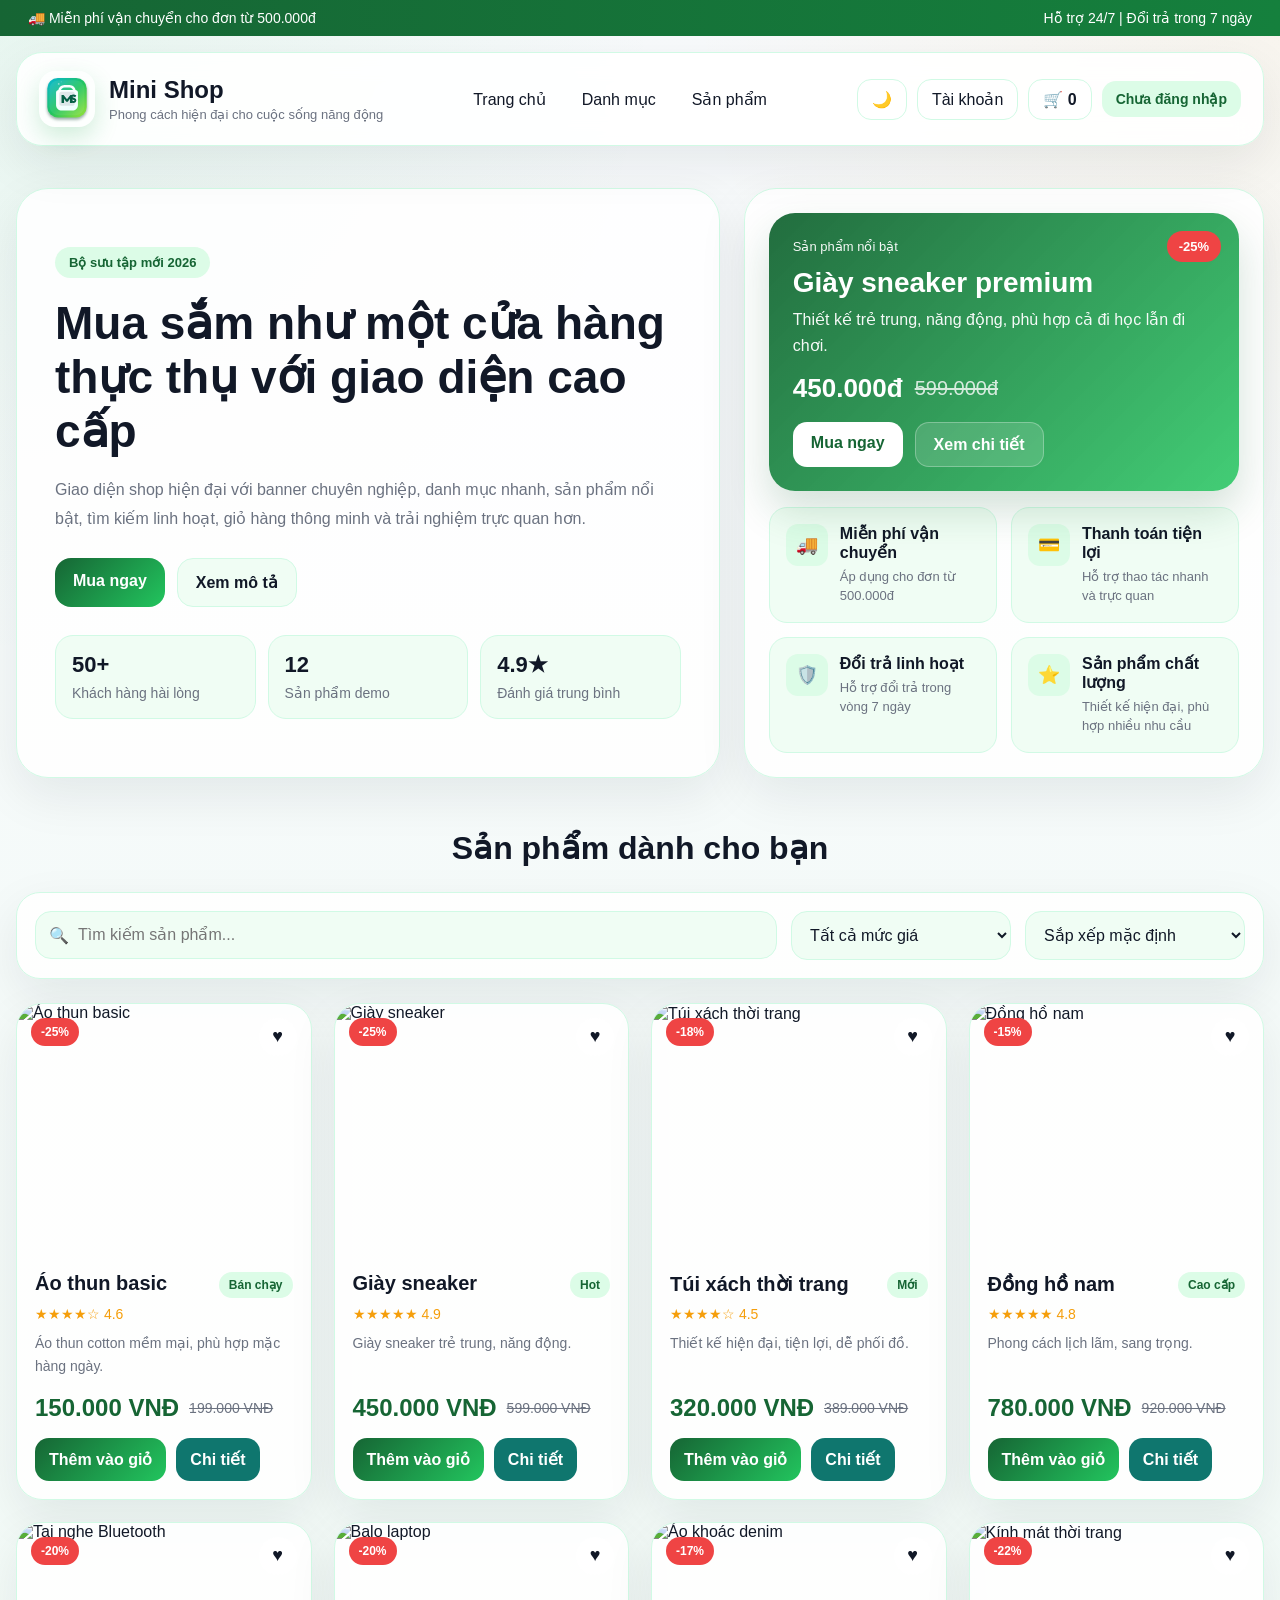
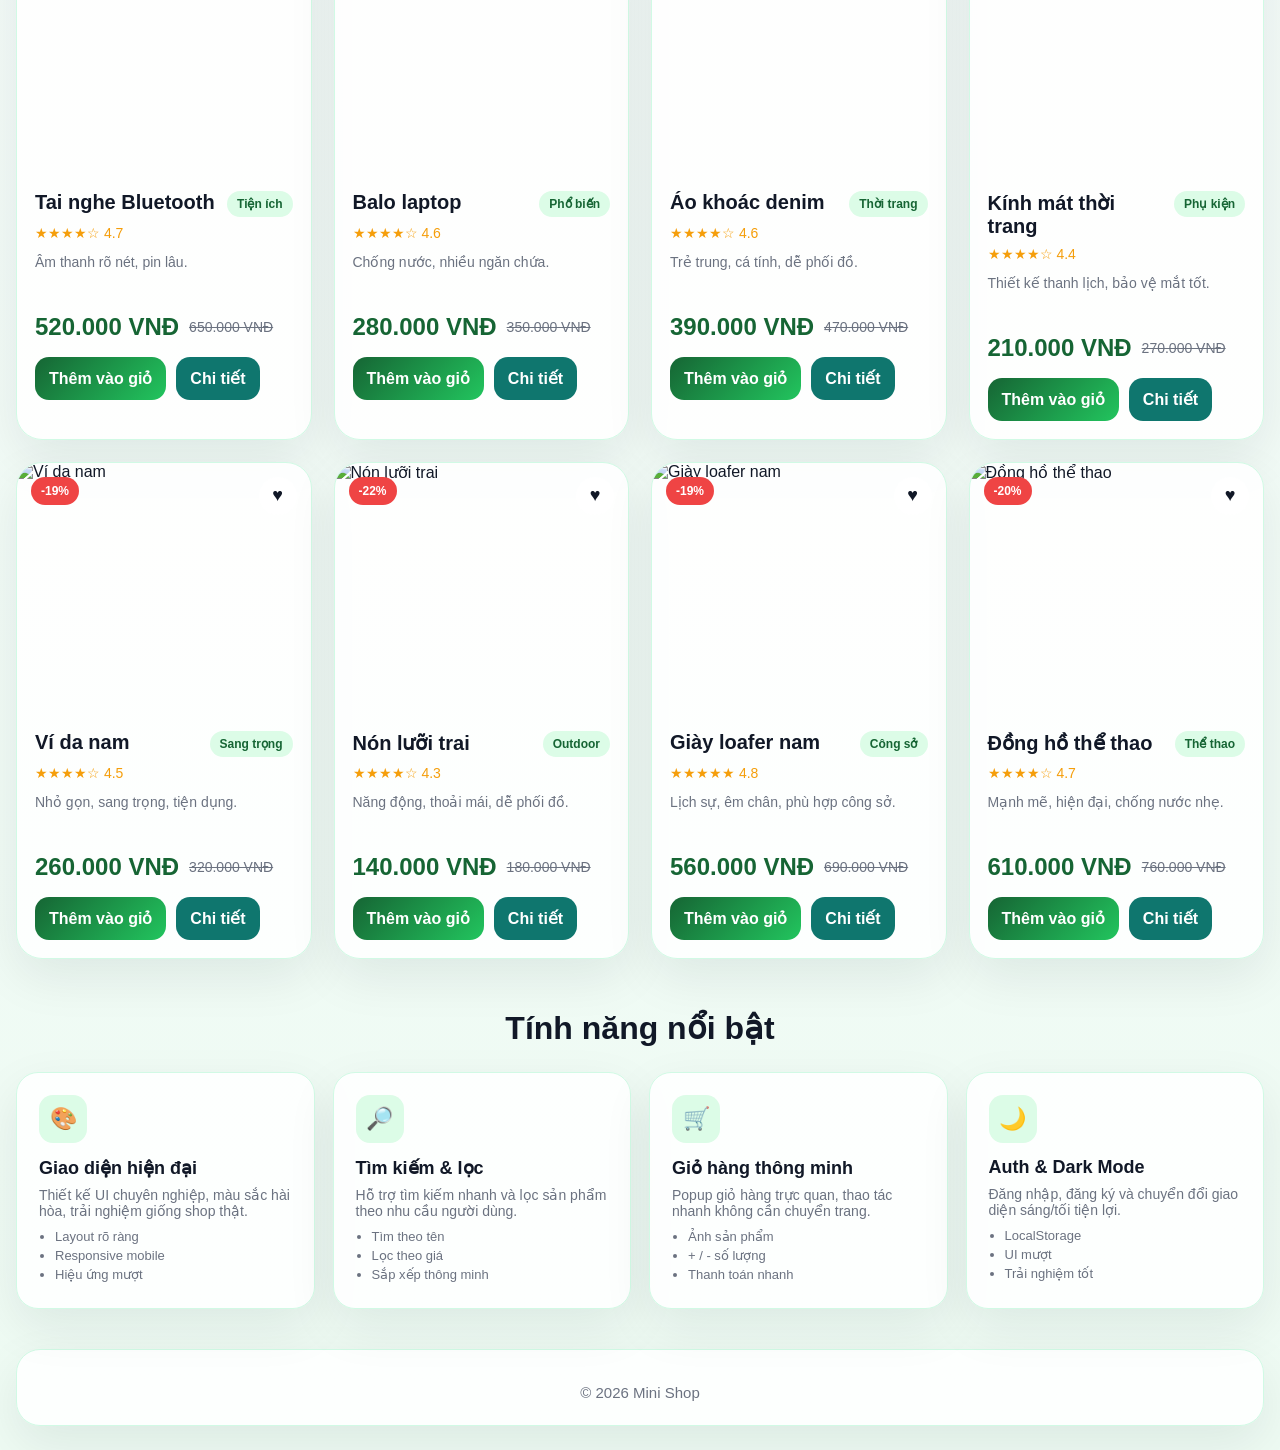
==== src/Index.html @ 140adbbf "Add files via upload" ====
<!DOCTYPE html>
<html lang="vi">
<head>
  <meta charset="UTF-8" />
  <meta name="viewport" content="width=device-width, initial-scale=1.0" />
  <title>Mini Shop</title>
  <link rel="stylesheet" href="Index.css" />
</head>
<body>
  <header class="topbar">
    <div class="topbar-left">
      <span>🚚 Miễn phí vận chuyển cho đơn từ 500.000đ</span>
    </div>
    <div class="topbar-right">
      <span>Hỗ trợ 24/7</span>
      <span>|</span>
      <span>Đổi trả trong 7 ngày</span>
    </div>
  </header>

  <header class="site-header">
    <div class="brand">
    <div class="brand-logo-pro">
    <div class="brand-logo-svg">
    <img src="tải xuống.svg" alt="Mini Shop Logo" />
    </div>
    </div>
      <div class="brand-text">
        <h1>Mini Shop</h1>
        <p>Phong cách hiện đại cho cuộc sống năng động</p>
      </div>
    </div>

    <nav class="nav-menu">
      <a href="#home">Trang chủ</a>
      <a href="#categories">Danh mục</a>
      <a href="#products">Sản phẩm</a>
    </nav>

    <div class="header-actions">
      <button class="icon-btn" onclick="toggleTheme()" id="themeBtn" title="Đổi giao diện">🌙</button>
      <button class="auth-btn" onclick="openAuthModal()">Tài khoản</button>

      <button class="cart-badge-btn" onclick="toggleCartPopup()">
        🛒 <span id="cartCount">0</span>
      </button>

      <span class="welcome-user" id="welcomeUser">Chưa đăng nhập</span>
      <button class="logout-btn hidden" id="logoutBtn" onclick="logout()">Đăng xuất</button>
    </div>
  </header>

 <section class="hero" id="home">
  <div class="hero-content">
    <div class="hero-left">
      <span class="hero-chip">Bộ sưu tập mới 2026</span>

      <h2>Mua sắm như một cửa hàng thực thụ với giao diện cao cấp</h2>

      <p>
        Giao diện shop hiện đại với banner chuyên nghiệp, danh mục nhanh, sản phẩm nổi bật,
        tìm kiếm linh hoạt, giỏ hàng thông minh và trải nghiệm trực quan hơn.
      </p>

      <div class="hero-actions">
        <a href="#products" class="primary-link">Mua ngay</a>
        <a href="#websiteInfo" class="secondary-link">Xem mô tả</a>
      </div>

      <div class="hero-features">
        <div class="feature-box">
          <strong>50+</strong>
          <span>Khách hàng hài lòng</span>
        </div>
        <div class="feature-box">
          <strong>12</strong>
          <span>Sản phẩm demo</span>
        </div>
        <div class="feature-box">
          <strong>4.9★</strong>
          <span>Đánh giá trung bình</span>
        </div>
      </div>
    </div>

    <div class="hero-right">
      <div class="hero-card large-card">
        <span class="sale-badge">-25%</span>
        <p class="hero-card-label">Sản phẩm nổi bật</p>
        <h3>Giày sneaker premium</h3>
        <p>Thiết kế trẻ trung, năng động, phù hợp cả đi học lẫn đi chơi.</p>

        <div class="hero-price">
          <strong>450.000đ</strong>
          <span>599.000đ</span>
        </div>

        <div class="hero-card-actions">
          <a href="#products" class="hero-buy-btn">Mua ngay</a>
          <button class="hero-outline-btn" onclick="showProductDetail(2)">Xem chi tiết</button>
        </div>
      </div>

      <div class="hero-info-grid">
        <div class="hero-info-card">
          <span class="hero-info-icon">🚚</span>
          <div>
            <strong>Miễn phí vận chuyển</strong>
            <p>Áp dụng cho đơn từ 500.000đ</p>
          </div>
        </div>

        <div class="hero-info-card">
          <span class="hero-info-icon">💳</span>
          <div>
            <strong>Thanh toán tiện lợi</strong>
            <p>Hỗ trợ thao tác nhanh và trực quan</p>
          </div>
        </div>

        <div class="hero-info-card">
          <span class="hero-info-icon">🛡️</span>
          <div>
            <strong>Đổi trả linh hoạt</strong>
            <p>Hỗ trợ đổi trả trong vòng 7 ngày</p>
          </div>
        </div>

        <div class="hero-info-card">
          <span class="hero-info-icon">⭐</span>
          <div>
            <strong>Sản phẩm chất lượng</strong>
            <p>Thiết kế hiện đại, phù hợp nhiều nhu cầu</p>
          </div>
        </div>
      </div>
    </div>
  </div>
</section>

  <main class="container">

    <section class="toolbar-section">
      <div class="section-header">
        <h2 class="section-title">Sản phẩm dành cho bạn</h2>
      </div>

      <div class="toolbar">
        <div class="search-wrap">
          <span class="search-icon">🔍</span>
          <input type="text" id="searchInput" placeholder="Tìm kiếm sản phẩm..." />
        </div>

        <select id="priceFilter">
          <option value="all">Tất cả mức giá</option>
          <option value="1">Dưới 200.000đ</option>
          <option value="2">200.000đ - 500.000đ</option>
          <option value="3">Trên 500.000đ</option>
        </select>

        <select id="sortFilter">
          <option value="default">Sắp xếp mặc định</option>
          <option value="asc">Giá tăng dần</option>
          <option value="desc">Giá giảm dần</option>
        </select>
      </div>
    </section>

    <section id="products">
      <div class="product-list" id="productList"></div>
    </section>
  
      <section class="categories-section" id="websiteInfo">
  <div class="section-header center">
    <h2 class="section-title">Tính năng nổi bật</h2>
  </div>

  <div class="category-grid">
    
    <div class="category-card">
      <div class="card-icon">🎨</div>
      <h3>Giao diện hiện đại</h3>
      <p>Thiết kế UI chuyên nghiệp, màu sắc hài hòa, trải nghiệm giống shop thật.</p>
      <ul>
        <li>Layout rõ ràng</li>
        <li>Responsive mobile</li>
        <li>Hiệu ứng mượt</li>
      </ul>
    </div>

    <div class="category-card">
      <div class="card-icon">🔎</div>
      <h3>Tìm kiếm & lọc</h3>
      <p>Hỗ trợ tìm kiếm nhanh và lọc sản phẩm theo nhu cầu người dùng.</p>
      <ul>
        <li>Tìm theo tên</li>
        <li>Lọc theo giá</li>
        <li>Sắp xếp thông minh</li>
      </ul>
    </div>

    <div class="category-card">
      <div class="card-icon">🛒</div>
      <h3>Giỏ hàng thông minh</h3>
      <p>Popup giỏ hàng trực quan, thao tác nhanh không cần chuyển trang.</p>
      <ul>
        <li>Ảnh sản phẩm</li>
        <li>+ / - số lượng</li>
        <li>Thanh toán nhanh</li>
      </ul>
    </div>

    <div class="category-card">
      <div class="card-icon">🌙</div>
      <h3>Auth & Dark Mode</h3>
      <p>Đăng nhập, đăng ký và chuyển đổi giao diện sáng/tối tiện lợi.</p>
      <ul>
        <li>LocalStorage</li>
        <li>UI mượt</li>
        <li>Trải nghiệm tốt</li>
      </ul>
    </div>

  </div>
</section>
  </main>
<footer class="site-footer">
  <div class="footer-brand">
  </div>
  <p>© 2026 Mini Shop</p>
</footer>

  <div class="toast" id="toast"></div>

  <!-- Overlay giỏ hàng -->
  <div class="cart-overlay" id="cartOverlay" onclick="closeCartPopup()"></div>

  <!-- Popup giỏ hàng -->
  <div class="cart-popup" id="cartPopup">
    <div class="cart-popup-header">
      <div>
        <h3>Giỏ hàng của bạn</h3>
        <p>Xem nhanh sản phẩm đã chọn</p>
      </div>
      <button class="cart-close-btn" onclick="closeCartPopup()">✕</button>
    </div>

    <div class="cart-popup-body" id="cartItems">
      Chưa có sản phẩm nào.
    </div>

    <div class="cart-popup-footer">
      <div class="cart-summary-row">
        <span>Tạm tính</span>
        <strong id="subtotalPrice">0 VNĐ</strong>
      </div>
      <div class="total" id="totalPrice">Tổng: 0 VNĐ</div>
      <button class="checkout-btn" onclick="checkout()">Thanh toán</button>
    </div>
  </div>

  <!-- Modal chi tiết sản phẩm -->
  <div class="modal" id="productModal">
    <div class="modal-content product-modal-content">
      <span class="close" onclick="closeProductModal()">&times;</span>
      <div id="productDetail"></div>
    </div>
  </div>

  <!-- Modal auth -->
  <div class="modal" id="authModal">
    <div class="modal-content auth-modal">
      <span class="close" onclick="closeAuthModal()">&times;</span>

      <div class="auth-tabs">
        <button id="loginTab" class="active" onclick="switchTab('login')">Đăng nhập</button>
        <button id="registerTab" onclick="switchTab('register')">Đăng ký</button>
      </div>

      <div class="auth-form" id="loginForm">
        <h3>Đăng nhập tài khoản</h3>
        <input type="text" id="loginUsername" placeholder="Tên đăng nhập" />
        <input type="password" id="loginPassword" placeholder="Mật khẩu" />
        <button onclick="login()">Đăng nhập</button>
      </div>

      <div class="auth-form" id="registerForm" style="display: none;">
        <h3>Tạo tài khoản mới</h3>
        <input type="text" id="registerUsername" placeholder="Tên đăng nhập" />
        <input type="password" id="registerPassword" placeholder="Mật khẩu" />
        <input type="password" id="registerConfirmPassword" placeholder="Nhập lại mật khẩu" />
        <button onclick="register()">Đăng ký</button>
      </div>
    </div>
  </div>

  <script src="Index.js"></script>
</body>
</html>
---- src/Index.css ----
:root {
  --primary: #166534;
  --primary-2: #22c55e;
  --primary-soft: #dcfce7;
  --gold: #f59e0b;

  --bg: #f8fafc;
  --bg-soft: #eefbf3;
  --surface: rgba(255, 255, 255, 0.9);
  --surface-2: #ffffff;
  --surface-3: #f0fdf4;

  --text: #111827;
  --text-soft: #6b7280;
  --border: #d1fae5;
  --danger: #dc2626;

  --shadow: 0 18px 50px rgba(15, 23, 42, 0.08);
  --radius: 24px;
}

body.dark {
  --primary: #4ade80;
  --primary-2: #22c55e;
  --primary-soft: #052e16;
  --gold: #fbbf24;

  --bg: #08111c;
  --bg-soft: #0f172a;
  --surface: rgba(15, 23, 42, 0.88);
  --surface-2: #111827;
  --surface-3: #172033;

  --text: #f3f4f6;
  --text-soft: #cbd5e1;
  --border: #233047;
  --danger: #ef4444;

  --shadow: 0 20px 55px rgba(0, 0, 0, 0.35);
}

* {
  margin: 0;
  padding: 0;
  box-sizing: border-box;
  font-family: "Segoe UI", Arial, sans-serif;
}

html {
  scroll-behavior: smooth;
}

body {
  color: var(--text);
  background:
    radial-gradient(circle at top left, rgba(34, 197, 94, 0.08), transparent 20%),
    radial-gradient(circle at right top, rgba(245, 158, 11, 0.06), transparent 18%),
    linear-gradient(180deg, var(--bg), var(--bg-soft));
  transition: 0.3s ease;
}

a {
  text-decoration: none;
  color: inherit;
}

button,
input,
select {
  font: inherit;
}

.hidden {
  display: none !important;
}

.topbar {
  width: 100%;
  padding: 10px 28px;
  background: linear-gradient(90deg, var(--primary), #15803d);
  color: white;
  display: flex;
  justify-content: space-between;
  gap: 16px;
  flex-wrap: wrap;
  font-size: 14px;
}

.site-header {
  width: calc(100% - 32px);
  max-width: 1320px;
  margin: 16px auto 0;
  padding: 18px 22px;
  border-radius: 26px;
  background: var(--surface);
  border: 1px solid var(--border);
  box-shadow: var(--shadow);
  backdrop-filter: blur(12px);
  position: sticky;
  top: 12px;
  z-index: 50;
  display: flex;
  justify-content: space-between;
  align-items: center;
  gap: 18px;
  flex-wrap: wrap;
}

.brand {
  display: flex;
  align-items: center;
  gap: 14px;
}

.brand-logo-svg {
  width: 56px;
  height: 56px;
  border-radius: 16px;
  overflow: hidden;
  flex-shrink: 0;
  box-shadow: 0 10px 24px rgba(22, 163, 74, 0.2);
}

.brand-logo-svg img {
  width: 100%;
  height: 100%;
  display: block;
  object-fit: cover;
}

.brand-text h1 {
  font-size: 24px;
  margin-bottom: 3px;
}

.brand-text p {
  color: var(--text-soft);
  font-size: 13px;
}

.nav-menu {
  display: flex;
  flex-wrap: wrap;
  gap: 8px;
}

.nav-menu a {
  padding: 10px 14px;
  border-radius: 12px;
  transition: 0.25s ease;
}

.nav-menu a:hover {
  background: var(--primary-soft);
  color: var(--primary);
}

.header-actions {
  display: flex;
  align-items: center;
  flex-wrap: wrap;
  gap: 10px;
}

.icon-btn,
.auth-btn,
.cart-badge-btn,
.logout-btn {
  padding: 10px 14px;
  border: 1px solid var(--border);
  border-radius: 14px;
  background: var(--surface-2);
  color: var(--text);
  cursor: pointer;
  transition: 0.25s ease;
}

.icon-btn:hover,
.auth-btn:hover,
.cart-badge-btn:hover,
.logout-btn:hover {
  transform: translateY(-1px);
  box-shadow: var(--shadow);
}

.cart-badge-btn {
  font-weight: 700;
}

.welcome-user {
  background: var(--primary-soft);
  color: var(--primary);
  padding: 10px 14px;
  border-radius: 14px;
  font-weight: 700;
  font-size: 14px;
}

.hero {
  padding: 42px 16px 26px;
}

.hero-content {
  width: 100%;
  max-width: 1320px;
  margin: 0 auto;
  display: grid;
  grid-template-columns: 1.2fr 0.9fr;
  gap: 24px;
}

.hero {
  padding: 42px 16px 26px;
}

.hero-content {
  width: 100%;
  max-width: 1320px;
  margin: 0 auto;
  display: grid;
  grid-template-columns: 1.15fr 0.85fr;
  gap: 24px;
  align-items: stretch;
}

.hero-left,
.hero-right {
  background: var(--surface);
  border: 1px solid var(--border);
  border-radius: 32px;
  box-shadow: var(--shadow);
}

.hero-left {
  padding: 36px;
  display: flex;
  flex-direction: column;
  justify-content: center;
}

.hero-chip {
  display: inline-flex;
  align-self: flex-start;
  padding: 10px 16px;
  border-radius: 999px;
  background: var(--primary-soft);
  color: var(--primary);
  font-weight: 700;
  font-size: 14px;
  margin-bottom: 20px;
}

.hero-left h2 {
  font-size: 58px;
  line-height: 1.08;
  margin-bottom: 18px;
  max-width: 760px;
}

.hero-left p {
  font-size: 16px;
  color: var(--text-soft);
  line-height: 1.85;
  margin-bottom: 26px;
  max-width: 720px;
}

.hero-actions {
  display: flex;
  gap: 14px;
  flex-wrap: wrap;
  margin-bottom: 30px;
}

.primary-link,
.secondary-link {
  padding: 14px 22px;
  border-radius: 16px;
  font-weight: 800;
  transition: 0.25s ease;
}

.primary-link {
  background: linear-gradient(135deg, var(--primary), var(--primary-2));
  color: white;
}

.secondary-link {
  background: var(--surface-3);
  border: 1px solid var(--border);
  color: var(--text);
}

.primary-link:hover,
.secondary-link:hover {
  transform: translateY(-2px);
}

.hero-features {
  display: grid;
  grid-template-columns: repeat(3, 1fr);
  gap: 14px;
}

.feature-box {
  background: var(--surface-3);
  border: 1px solid var(--border);
  border-radius: 20px;
  padding: 18px;
}

.feature-box strong {
  display: block;
  font-size: 20px;
  margin-bottom: 8px;
}

.feature-box span {
  color: var(--text-soft);
  font-size: 14px;
}

.hero-right {
  padding: 20px;
  display: flex;
  flex-direction: column;
  gap: 16px;
  justify-content: space-between;
}

.large-card {
  position: relative;
  min-height: 290px;
  background:
    linear-gradient(135deg, rgba(22, 101, 52, 0.94), rgba(34, 197, 94, 0.82)),
    url("https://images.unsplash.com/photo-1542291026-7eec264c27ff?w=900") center/cover;
  color: white;
  border-radius: 30px;
  padding: 24px;
  overflow: hidden;
  display: flex;
  flex-direction: column;
  justify-content: flex-end;
  box-shadow: 0 20px 40px rgba(22, 101, 52, 0.18);
}

.sale-badge {
  position: absolute;
  top: 18px;
  right: 18px;
  background: #ef4444;
  color: white;
  padding: 8px 12px;
  border-radius: 999px;
  font-weight: 800;
  font-size: 13px;
}

.hero-card-label {
  font-size: 14px;
  opacity: 0.92;
  margin-bottom: 8px;
}

.large-card h3 {
  font-size: 30px;
  line-height: 1.2;
  margin-bottom: 10px;
}

.large-card p {
  max-width: 420px;
  line-height: 1.6;
  opacity: 0.96;
}

.hero-price {
  margin-top: 16px;
  display: flex;
  align-items: center;
  gap: 12px;
  margin-bottom: 18px;
}

.hero-price strong {
  font-size: 28px;
  font-weight: 900;
}

.hero-price span {
  text-decoration: line-through;
  opacity: 0.82;
  font-size: 20px;
}

.hero-card-actions {
  display: flex;
  gap: 12px;
  flex-wrap: wrap;
}

.hero-buy-btn,
.hero-outline-btn {
  padding: 12px 18px;
  border-radius: 14px;
  font-weight: 800;
  border: none;
  cursor: pointer;
  transition: 0.25s ease;
}

.hero-buy-btn {
  background: white;
  color: #166534;
  text-decoration: none;
}

.hero-outline-btn {
  background: rgba(255, 255, 255, 0.14);
  color: white;
  border: 1px solid rgba(255, 255, 255, 0.28);
}

.hero-buy-btn:hover,
.hero-outline-btn:hover {
  transform: translateY(-2px);
}

.hero-info-grid {
  display: grid;
  grid-template-columns: repeat(2, 1fr);
  gap: 14px;
}

.hero-info-card {
  background: var(--surface-3);
  border: 1px solid var(--border);
  border-radius: 18px;
  padding: 16px;
  display: flex;
  align-items: flex-start;
  gap: 12px;
  transition: 0.25s ease;
}

.hero-info-card:hover {
  transform: translateY(-3px);
  box-shadow: var(--shadow);
}

.hero-info-icon {
  width: 42px;
  height: 42px;
  border-radius: 12px;
  display: grid;
  place-items: center;
  background: var(--primary-soft);
  font-size: 18px;
  flex-shrink: 0;
}

.hero-info-card strong {
  display: block;
  font-size: 16px;
  margin-bottom: 5px;
  color: var(--text);
}

.hero-info-card p {
  margin: 0;
  color: var(--text-soft);
  font-size: 13px;
  line-height: 1.5;
}

@media (max-width: 1100px) {
  .hero-content {
    grid-template-columns: 1fr;
  }

  .hero-left h2 {
    font-size: 46px;
  }
}

@media (max-width: 768px) {
  .hero-left,
  .hero-right {
    padding: 22px;
  }

  .hero-left h2 {
    font-size: 34px;
  }

  .hero-features,
  .hero-info-grid {
    grid-template-columns: 1fr;
  }

  .large-card {
    min-height: 250px;
  }

  .large-card h3 {
    font-size: 24px;
  }

  .hero-price strong {
    font-size: 24px;
  }

  .hero-price span {
    font-size: 16px;
  }
}

@media (max-width: 768px) {
  .hero-info-grid {
    grid-template-columns: 1fr;
  }

  .large-card h3 {
    font-size: 26px;
  }

  .hero-price strong {
    font-size: 24px;
  }

  .hero-price span {
    font-size: 16px;
  }
}

.hero-left {
  padding: 38px;
}

.hero-chip {
  display: inline-block;
  padding: 8px 14px;
  border-radius: 999px;
  background: var(--primary-soft);
  color: var(--primary);
  font-weight: 700;
  font-size: 13px;
  margin-bottom: 18px;
}

.hero-left h2 {
  font-size: 46px;
  line-height: 1.18;
  margin-bottom: 16px;
}

.hero-left p {
  font-size: 16px;
  color: var(--text-soft);
  line-height: 1.85;
  margin-bottom: 24px;
}

.hero-actions {
  display: flex;
  gap: 12px;
  flex-wrap: wrap;
  margin-bottom: 28px;
}

.primary-link,
.secondary-link {
  padding: 14px 18px;
  border-radius: 16px;
  font-weight: 800;
  transition: 0.25s ease;
}

.primary-link {
  background: linear-gradient(135deg, var(--primary), var(--primary-2));
  color: white;
}

.secondary-link {
  background: var(--surface-3);
  border: 1px solid var(--border);
}

.primary-link:hover,
.secondary-link:hover {
  transform: translateY(-2px);
}

.hero-features {
  display: grid;
  grid-template-columns: repeat(3, 1fr);
  gap: 12px;
}

.feature-box {
  background: var(--surface-3);
  border: 1px solid var(--border);
  border-radius: 18px;
  padding: 16px;
}

.feature-box strong {
  display: block;
  font-size: 22px;
  margin-bottom: 6px;
}

.feature-box span {
  color: var(--text-soft);
  font-size: 14px;
}

.hero-right {
  padding: 24px;
  display: flex;
  flex-direction: column;
  gap: 16px;
}

.large-card {
  position: relative;
  min-height: 250px;
  background:
    linear-gradient(135deg, rgba(22, 101, 52, 0.95), rgba(34, 197, 94, 0.85)),
    url("https://images.unsplash.com/photo-1542291026-7eec264c27ff?w=900") center/cover;
  color: white;
  border-radius: 26px;
  padding: 24px;
  overflow: hidden;
  display: flex;
  flex-direction: column;
  justify-content: flex-end;
}

.sale-badge {
  position: absolute;
  top: 18px;
  right: 18px;
  background: #ef4444;
  color: white;
  padding: 8px 12px;
  border-radius: 999px;
  font-weight: 800;
  font-size: 13px;
}

.hero-card-label {
  font-size: 13px;
  opacity: 0.92;
  margin-bottom: 8px;
}

.large-card h3 {
  font-size: 28px;
  margin-bottom: 8px;
}

.large-card p {
  max-width: 400px;
  line-height: 1.6;
  opacity: 0.95;
}

.hero-price {
  margin-top: 14px;
  display: flex;
  gap: 12px;
  align-items: center;
}

.hero-price strong {
  font-size: 26px;
}

.hero-price span {
  text-decoration: line-through;
  opacity: 0.8;
}

.hero-mini-grid {
  display: grid;
  grid-template-columns: repeat(2, 1fr);
  gap: 14px;
}

.hero-mini-card {
  background: var(--surface-3);
  border: 1px solid var(--border);
  border-radius: 18px;
  padding: 18px;
  font-weight: 700;
}

.container {
  width: calc(100% - 32px);
  max-width: 1320px;
  margin: 0 auto 40px;
}

.section-header {
  margin-bottom: 18px;
}

.section-title {
  font-size: 32px;
  margin: 25px 0;
  text-align: center;
}

.section-header p {
  color: var(--text-soft);
}

.categories-section {
  margin-top: 50px;
}

.section-header.center {
  text-align: center;
}

.category-grid {
  display: grid;
  grid-template-columns: repeat(auto-fit, minmax(260px, 1fr));
  gap: 18px;
}

/* CARD */
.category-card {
  background: var(--surface);
  border: 1px solid var(--border);
  border-radius: 22px;
  padding: 22px;
  box-shadow: var(--shadow);
  transition: 0.3s ease;
  position: relative;
  overflow: hidden;
}

.category-card:hover {
  transform: translateY(-6px);
  background: var(--surface-3);
}

/* CARD ICON */
.card-icon {
  width: 48px;
  height: 48px;
  border-radius: 14px;
  display: flex;
  align-items: center;
  justify-content: center;
  font-size: 22px;
  margin-bottom: 14px;
  background: var(--primary-soft);
}

/* TITLE */
.category-card h3 {
  font-size: 18px;
  margin-bottom: 8px;
}

/* TEXT */
.category-card p {
  font-size: 14px;
  color: var(--text-soft);
  margin-bottom: 10px;
}

/* LIST */
.category-card ul {
  padding-left: 16px;
}

.category-card ul li {
  font-size: 13px;
  color: var(--text-soft);
  margin-bottom: 4px;
}

/* CARD HIGHLIGHT (giỏ hàng) */
.category-card.highlight {
  border: 2px solid var(--primary);
  background: linear-gradient(
    135deg,
    var(--primary-soft),
    var(--surface)
  );
}

.category-card.highlight h3 {
  color: var(--primary);
}
.toolbar-section {
  margin-bottom: 24px;
}

.toolbar {
  background: var(--surface);
  border: 1px solid var(--border);
  border-radius: 24px;
  padding: 18px;
  box-shadow: var(--shadow);
  display: grid;
  grid-template-columns: 1fr 220px 220px;
  gap: 14px;
}

.search-wrap {
  position: relative;
}

.search-icon {
  position: absolute;
  left: 14px;
  top: 50%;
  transform: translateY(-50%);
}

.toolbar input,
.toolbar select,
.auth-form input {
  width: 100%;
  padding: 14px 14px 14px 42px;
  border-radius: 16px;
  border: 1px solid var(--border);
  background: var(--surface-3);
  color: var(--text);
  outline: none;
  transition: 0.25s ease;
}

.toolbar select,
.auth-form input {
  padding-left: 14px;
}

.toolbar input:focus,
.toolbar select:focus,
.auth-form input:focus,
button:focus-visible,
a:focus-visible {
  border-color: var(--primary-2);
  box-shadow: 0 0 0 4px rgba(34, 197, 94, 0.14);
  outline: none;
}

.product-list {
  display: grid;
  grid-template-columns: repeat(auto-fit, minmax(270px, 1fr));
  gap: 22px;
}

.product-card {
  background: var(--surface);
  border: 1px solid var(--border);
  border-radius: 26px;
  overflow: hidden;
  box-shadow: var(--shadow);
  transition: 0.3s ease;
}

.product-card:hover {
  transform: translateY(-6px);
}

.product-image-wrap {
  position: relative;
}

.product-card img {
  width: 100%;
  height: 250px;
  object-fit: cover;
  display: block;
}

.product-discount {
  position: absolute;
  top: 14px;
  left: 14px;
  background: #ef4444;
  color: white;
  padding: 7px 10px;
  border-radius: 999px;
  font-size: 12px;
  font-weight: 800;
}

.product-fav {
  position: absolute;
  top: 14px;
  right: 14px;
  width: 38px;
  height: 38px;
  display: grid;
  place-items: center;
  border-radius: 50%;
  background: rgba(255, 255, 255, 0.92);
  font-size: 18px;
  cursor: pointer;
}

.product-info {
  padding: 18px;
}

.product-top {
  display: flex;
  justify-content: space-between;
  align-items: start;
  gap: 10px;
  margin-bottom: 8px;
}

.product-info h3 {
  font-size: 20px;
}

.product-tag {
  background: var(--primary-soft);
  color: var(--primary);
  padding: 6px 10px;
  border-radius: 999px;
  font-size: 12px;
  font-weight: 800;
  white-space: nowrap;
}

.rating {
  color: var(--gold);
  margin-bottom: 10px;
  font-size: 14px;
}

.product-info p {
  color: var(--text-soft);
  line-height: 1.7;
  font-size: 14px;
  min-height: 48px;
  margin-bottom: 14px;
}

.price-row {
  display: flex;
  align-items: center;
  gap: 10px;
  margin-bottom: 16px;
}

.price {
  font-size: 24px;
  font-weight: 900;
  color: var(--primary);
}

.old-price {
  color: var(--text-soft);
  text-decoration: line-through;
  font-size: 14px;
}

.btn-group {
  display: flex;
  gap: 10px;
  flex-wrap: wrap;
}

.btn {
  border: none;
  padding: 12px 14px;
  border-radius: 14px;
  cursor: pointer;
  color: white;
  font-weight: 800;
  transition: 0.25s ease;
}

.btn:hover {
  transform: translateY(-1px);
}

.btn-primary {
  background: linear-gradient(135deg, var(--primary), var(--primary-2));
}

.btn-secondary {
  background: #0f766e;
}

.site-footer {
  width: calc(100% - 32px);
  max-width: 1320px;
  margin: 0 auto 24px;
  background: var(--surface);
  border: 1px solid var(--border);
  border-radius: 24px;
  box-shadow: var(--shadow);
  padding: 24px;
  display: flex;
  flex-direction: column;
  align-items: center;
  justify-content: center;
  gap: 10px;
  text-align: center;
}

.footer-brand {
  display: flex;
  align-items: center;
  justify-content: center;
  gap: 12px;
}

.footer-logo {
  width: 42px;
  height: 42px;
  border-radius: 12px;
  display: grid;
  place-items: center;
  font-size: 20px;
  font-weight: 800;
  color: white;
  background: linear-gradient(135deg, var(--primary), var(--primary-2));
  box-shadow: var(--shadow);
}

.site-footer h3 {
  margin: 0;
  font-size: 28px;
  color: var(--text);
}

.site-footer p {
  margin: 0;
  color: var(--text-soft);
  font-size: 15px;
}

.modal {
  position: fixed;
  inset: 0;
  background: rgba(2, 6, 23, 0.58);
  display: none;
  justify-content: center;
  align-items: center;
  padding: 20px;
  z-index: 999;
}

.modal-content {
  width: 100%;
  max-width: 520px;
  background: var(--surface-2);
  border: 1px solid var(--border);
  border-radius: 26px;
  box-shadow: var(--shadow);
  padding: 24px;
  position: relative;
  animation: fadeIn 0.25s ease;
}

.product-modal-content img {
  width: 100%;
  height: 280px;
  object-fit: cover;
  border-radius: 18px;
  margin-bottom: 18px;
}

.close {
  position: absolute;
  right: 16px;
  top: 10px;
  font-size: 30px;
  cursor: pointer;
  color: var(--text-soft);
}

.auth-tabs {
  display: flex;
  gap: 10px;
  margin-bottom: 18px;
}

.auth-tabs button {
  flex: 1;
  padding: 12px;
  border: none;
  border-radius: 14px;
  cursor: pointer;
  font-weight: 800;
  background: var(--surface-3);
  color: var(--text);
}

.auth-tabs .active {
  background: linear-gradient(135deg, var(--primary), var(--primary-2));
  color: white;
}

.auth-form {
  display: flex;
  flex-direction: column;
  gap: 12px;
}

.auth-form h3 {
  margin-bottom: 4px;
}

.auth-form button {
  padding: 13px;
  border: none;
  border-radius: 14px;
  cursor: pointer;
  background: linear-gradient(135deg, var(--primary), var(--primary-2));
  color: white;
  font-weight: 800;
}

.empty-state {
  background: var(--surface);
  border: 1px dashed var(--border);
  border-radius: 20px;
  padding: 24px;
  color: var(--text-soft);
  text-align: center;
}

.toast {
  position: fixed;
  right: 20px;
  bottom: 20px;
  background: #111827;
  color: white;
  padding: 14px 16px;
  border-radius: 14px;
  box-shadow: var(--shadow);
  opacity: 0;
  pointer-events: none;
  transform: translateY(12px);
  transition: 0.25s ease;
  z-index: 1200;
}

.toast.show {
  opacity: 1;
  transform: translateY(0);
}

.cart-overlay {
  position: fixed;
  inset: 0;
  background: rgba(2, 6, 23, 0.42);
  backdrop-filter: blur(2px);
  z-index: 1090;
  opacity: 0;
  visibility: hidden;
  transition: 0.25s ease;
}

.cart-overlay.show {
  opacity: 1;
  visibility: visible;
}

.cart-popup {
  position: fixed;
  top: 96px;
  right: 20px;
  width: 390px;
  max-height: calc(100vh - 130px);
  background: var(--surface-2);
  border: 1px solid var(--border);
  border-radius: 24px;
  box-shadow: 0 25px 60px rgba(0, 0, 0, 0.2);
  z-index: 1100;
  display: flex;
  flex-direction: column;
  overflow: hidden;
  opacity: 0;
  visibility: hidden;
  transform: translateY(10px) scale(0.98);
  transition: 0.25s ease;
}

.cart-popup.show {
  opacity: 1;
  visibility: visible;
  transform: translateY(0) scale(1);
}

.cart-popup-header {
  display: flex;
  justify-content: space-between;
  align-items: start;
  gap: 12px;
  padding: 18px 18px 14px;
  border-bottom: 1px solid var(--border);
  background: var(--surface-3);
}

.cart-popup-header h3 {
  font-size: 20px;
  margin-bottom: 4px;
}

.cart-popup-header p {
  color: var(--text-soft);
  font-size: 13px;
}

.cart-close-btn {
  width: 36px;
  height: 36px;
  border: none;
  border-radius: 12px;
  background: var(--surface-2);
  color: var(--text-soft);
  cursor: pointer;
  font-weight: 700;
}

.cart-popup-body {
  padding: 10px 16px;
  overflow-y: auto;
  flex: 1;
  min-height: 120px;
}

.cart-popup-footer {
  padding: 16px;
  border-top: 1px solid var(--border);
  background: var(--surface-3);
}

.cart-summary-row {
  display: flex;
  justify-content: space-between;
  align-items: center;
  margin-bottom: 10px;
  color: var(--text-soft);
}

.total {
  text-align: right;
  font-size: 22px;
  font-weight: 900;
  color: var(--primary);
  margin-bottom: 14px;
}

.checkout-btn {
  width: 100%;
  border: none;
  padding: 14px 16px;
  border-radius: 14px;
  background: linear-gradient(135deg, var(--primary), var(--primary-2));
  color: white;
  font-weight: 800;
  cursor: pointer;
  transition: 0.25s ease;
}

.checkout-btn:hover {
  transform: translateY(-1px);
}

.cart-item {
  display: grid;
  grid-template-columns: 72px 1fr auto;
  gap: 12px;
  padding: 14px 0;
  border-bottom: 1px solid var(--border);
  align-items: start;
}

.cart-item:last-child {
  border-bottom: none;
}

.cart-item-image {
  width: 72px;
  height: 72px;
  border-radius: 16px;
  overflow: hidden;
  background: var(--surface-3);
  border: 1px solid var(--border);
}

.cart-item-image img {
  width: 100%;
  height: 100%;
  object-fit: cover;
}

.cart-item-main {
  display: flex;
  flex-direction: column;
  gap: 8px;
}

.cart-item-name {
  font-weight: 800;
  font-size: 14px;
  line-height: 1.4;
}

.cart-item-price {
  font-size: 13px;
  color: var(--text-soft);
}

.cart-item-actions {
  display: flex;
  align-items: center;
  gap: 8px;
  flex-wrap: wrap;
}

.qty-controls {
  display: flex;
  align-items: center;
  gap: 8px;
  background: var(--surface-3);
  border: 1px solid var(--border);
  border-radius: 12px;
  padding: 4px 6px;
}

.qty-controls button {
  width: 26px;
  height: 26px;
  border: none;
  border-radius: 8px;
  background: var(--primary);
  color: white;
  cursor: pointer;
  font-size: 14px;
  font-weight: 800;
}

.qty-controls span {
  min-width: 18px;
  text-align: center;
  font-weight: 700;
}

.remove-btn {
  background: #fee2e2;
  color: #b91c1c;
  border: none;
  padding: 7px 10px;
  border-radius: 10px;
  cursor: pointer;
  font-size: 12px;
  font-weight: 700;
}

.cart-line-total {
  font-weight: 900;
  color: var(--primary);
  white-space: nowrap;
  font-size: 14px;
  padding-top: 4px;
}

@keyframes fadeIn {
  from {
    opacity: 0;
    transform: translateY(10px) scale(0.96);
  }
  to {
    opacity: 1;
    transform: translateY(0) scale(1);
  }
}

@media (max-width: 1100px) {
  .hero-content {
    grid-template-columns: 1fr;
  }

  .category-grid {
    grid-template-columns: repeat(2, 1fr);
  }

  .toolbar {
    grid-template-columns: 1fr;
  }
}

@media (max-width: 768px) {
  .site-header,
  .container,
  .site-footer {
    width: calc(100% - 20px);
  }

  .topbar {
    padding: 10px 14px;
  }

  .hero-left {
    padding: 26px;
  }

  .hero-left h2 {
    font-size: 34px;
  }

  .hero-features,
  .hero-mini-grid,
  .category-grid {
    grid-template-columns: 1fr;
  }

  .cart-popup {
    top: auto;
    right: 10px;
    left: 10px;
    bottom: 10px;
    width: auto;
    max-height: 82vh;
    border-radius: 22px;
  }

  .cart-item {
    grid-template-columns: 60px 1fr;
  }

  .cart-line-total {
    grid-column: 2;
    padding-top: 0;
  }
}

@media (max-width: 480px) {
  .brand-text h1 {
    font-size: 20px;
  }

  .hero-left h2 {
    font-size: 28px;
  }

  .section-title {
    font-size: 26px;
  }

  .product-card img {
    height: 220px;
  }
}
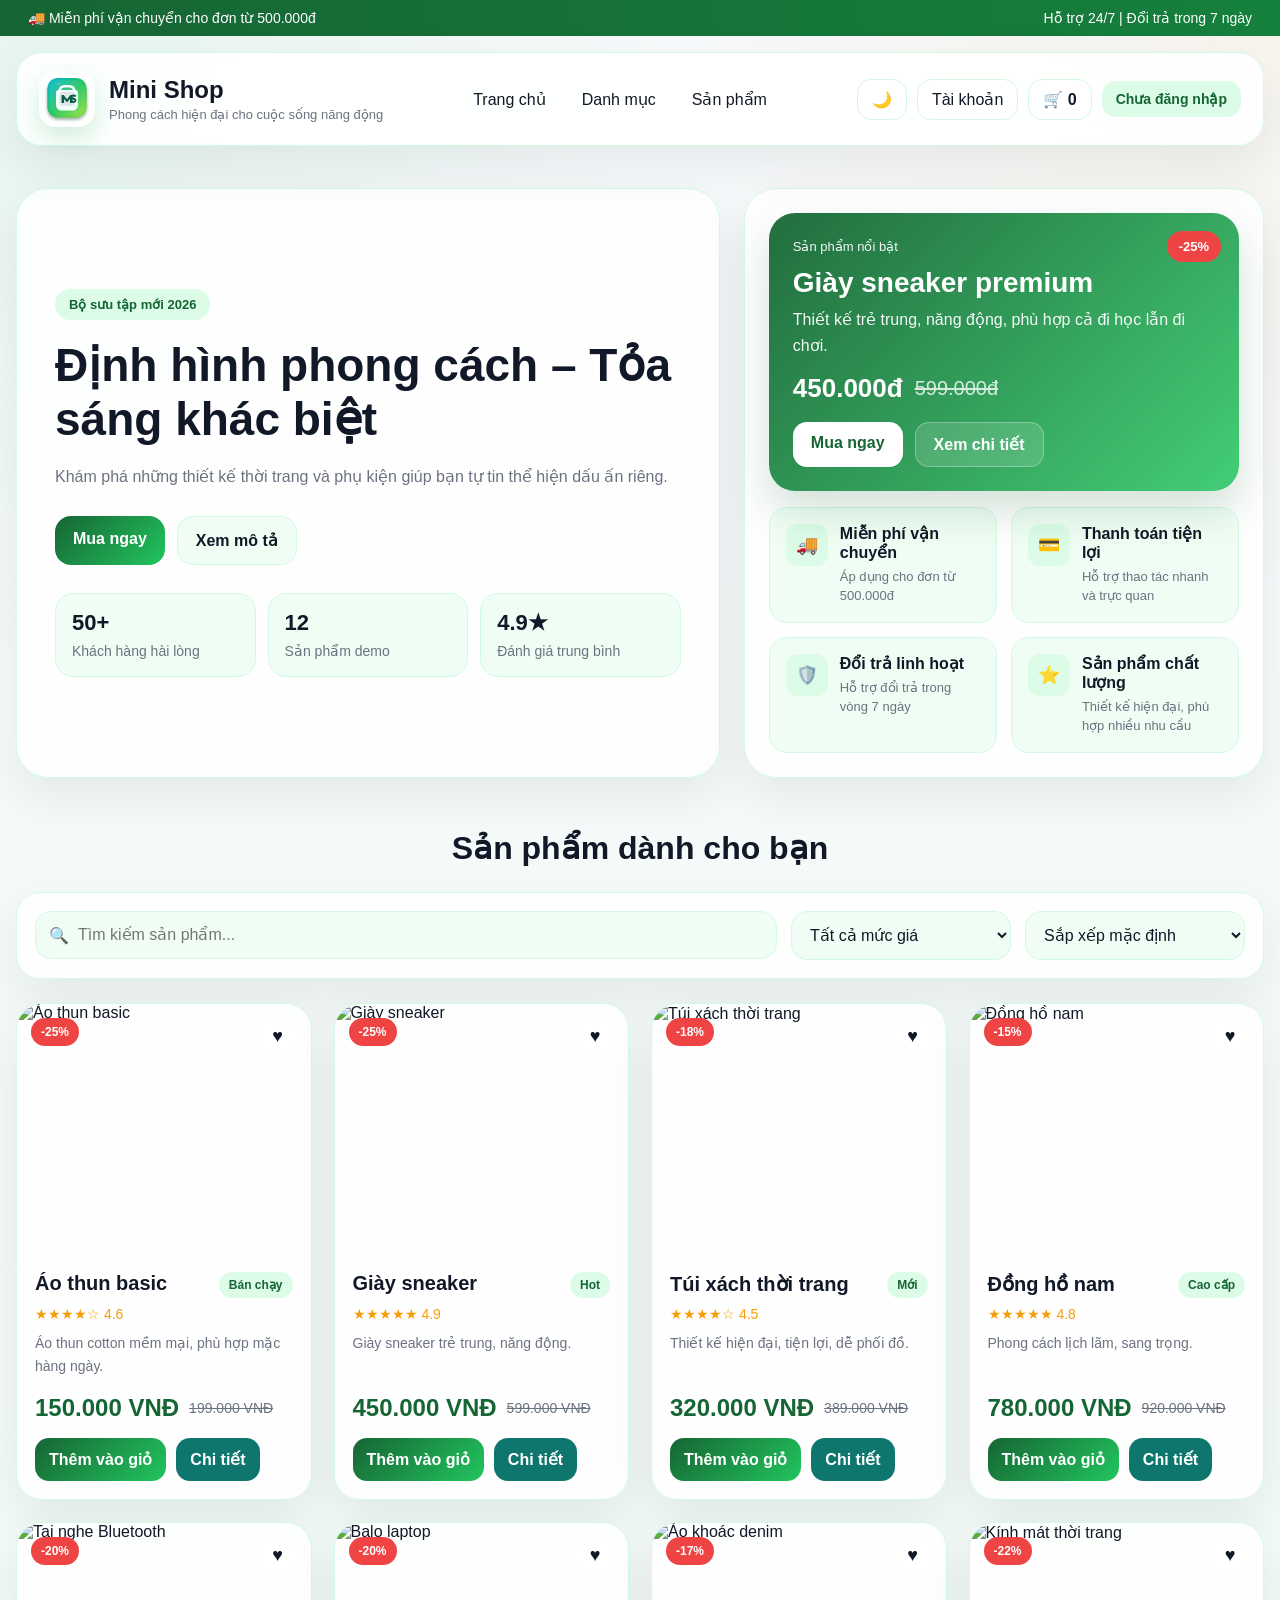
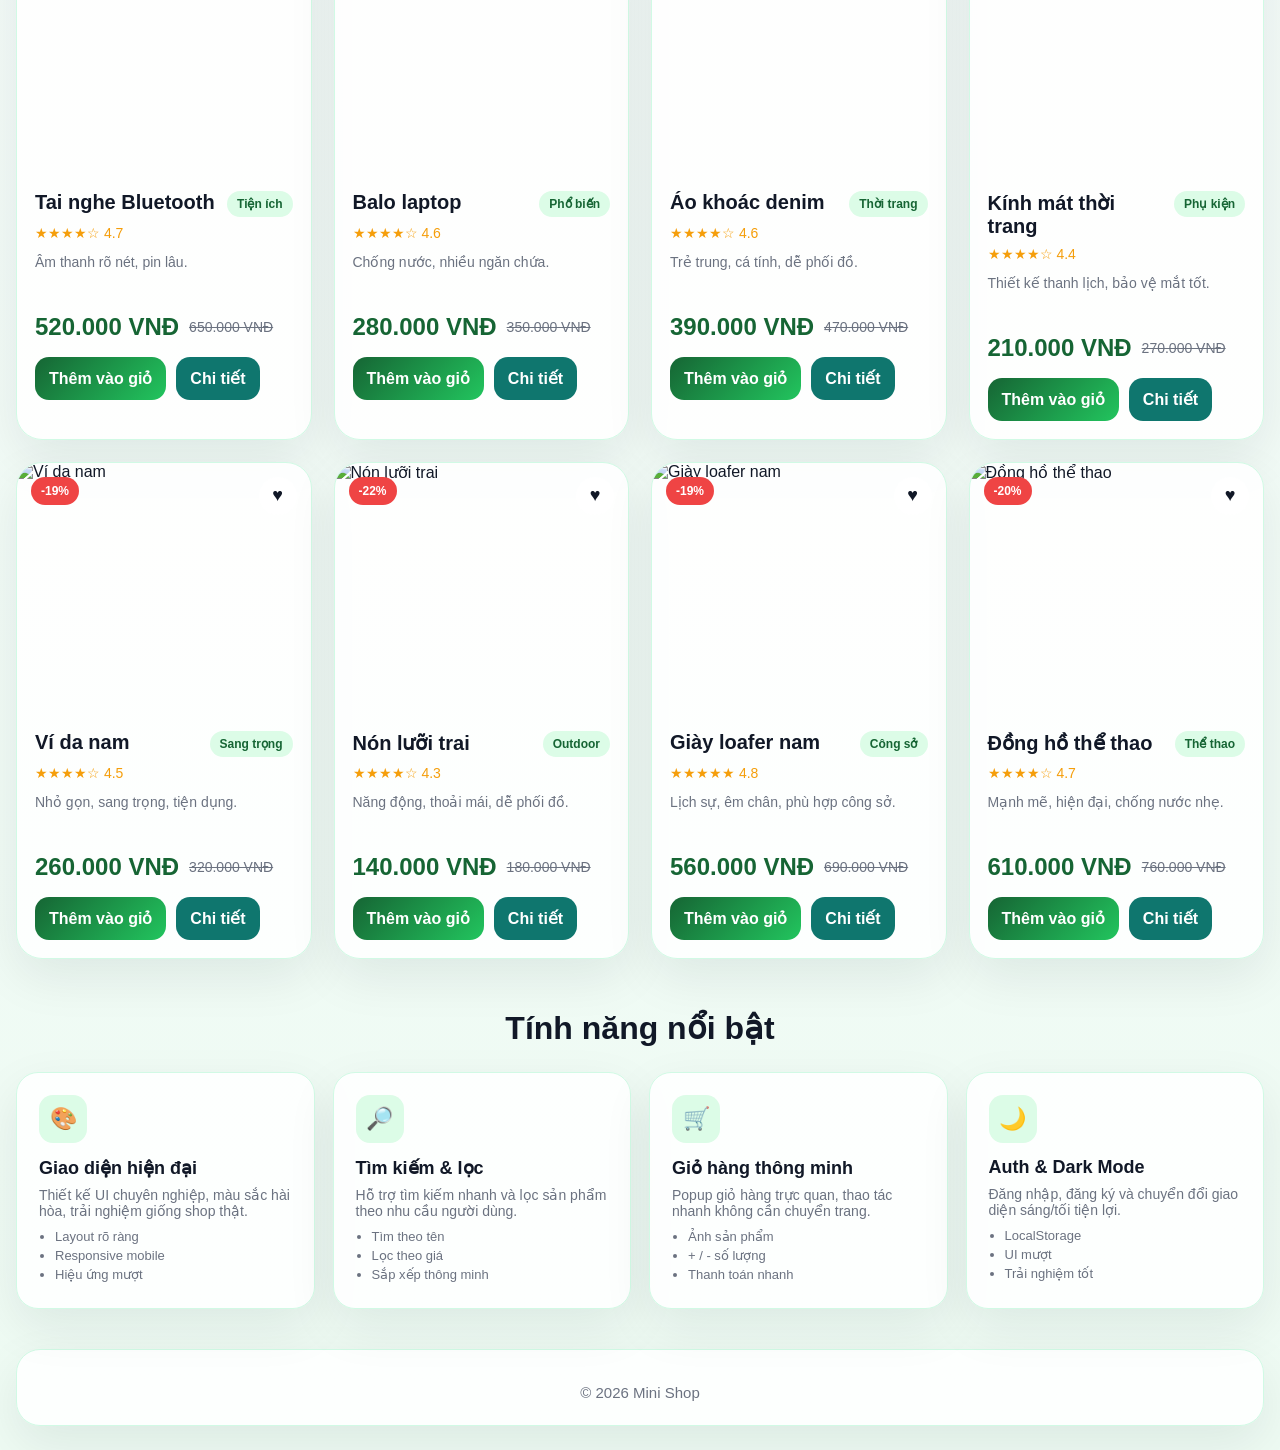
==== commit ef15d122: "Add files via upload" ====
--- a/src/Index.html
+++ b/src/Index.html
@@ -55,11 +55,10 @@
     <div class="hero-left">
       <span class="hero-chip">Bộ sưu tập mới 2026</span>
 
-      <h2>Mua sắm như một cửa hàng thực thụ với giao diện cao cấp</h2>
+      <h2>Định hình phong cách – Tỏa sáng khác biệt</h2>
 
       <p>
-        Giao diện shop hiện đại với banner chuyên nghiệp, danh mục nhanh, sản phẩm nổi bật,
-        tìm kiếm linh hoạt, giỏ hàng thông minh và trải nghiệm trực quan hơn.
+        Khám phá những thiết kế thời trang và phụ kiện giúp bạn tự tin thể hiện dấu ấn riêng.
       </p>
 
       <div class="hero-actions">
